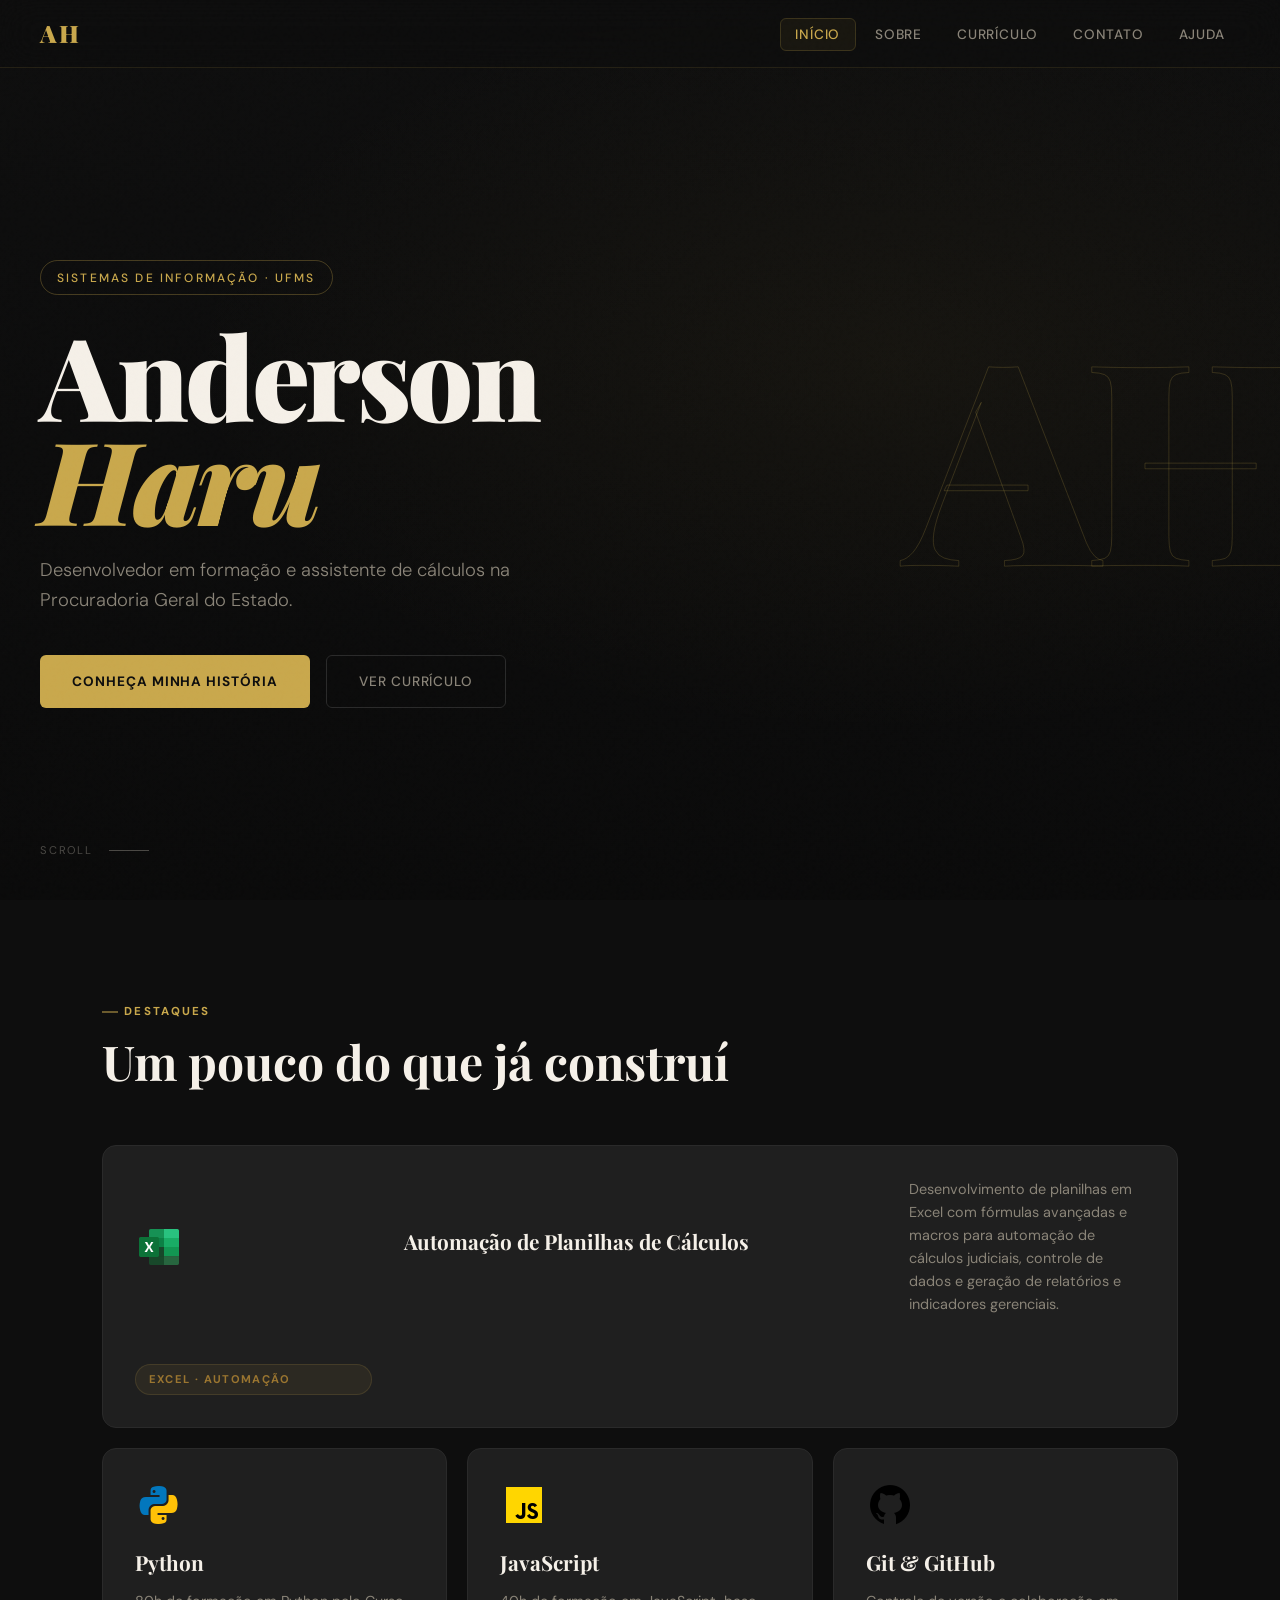
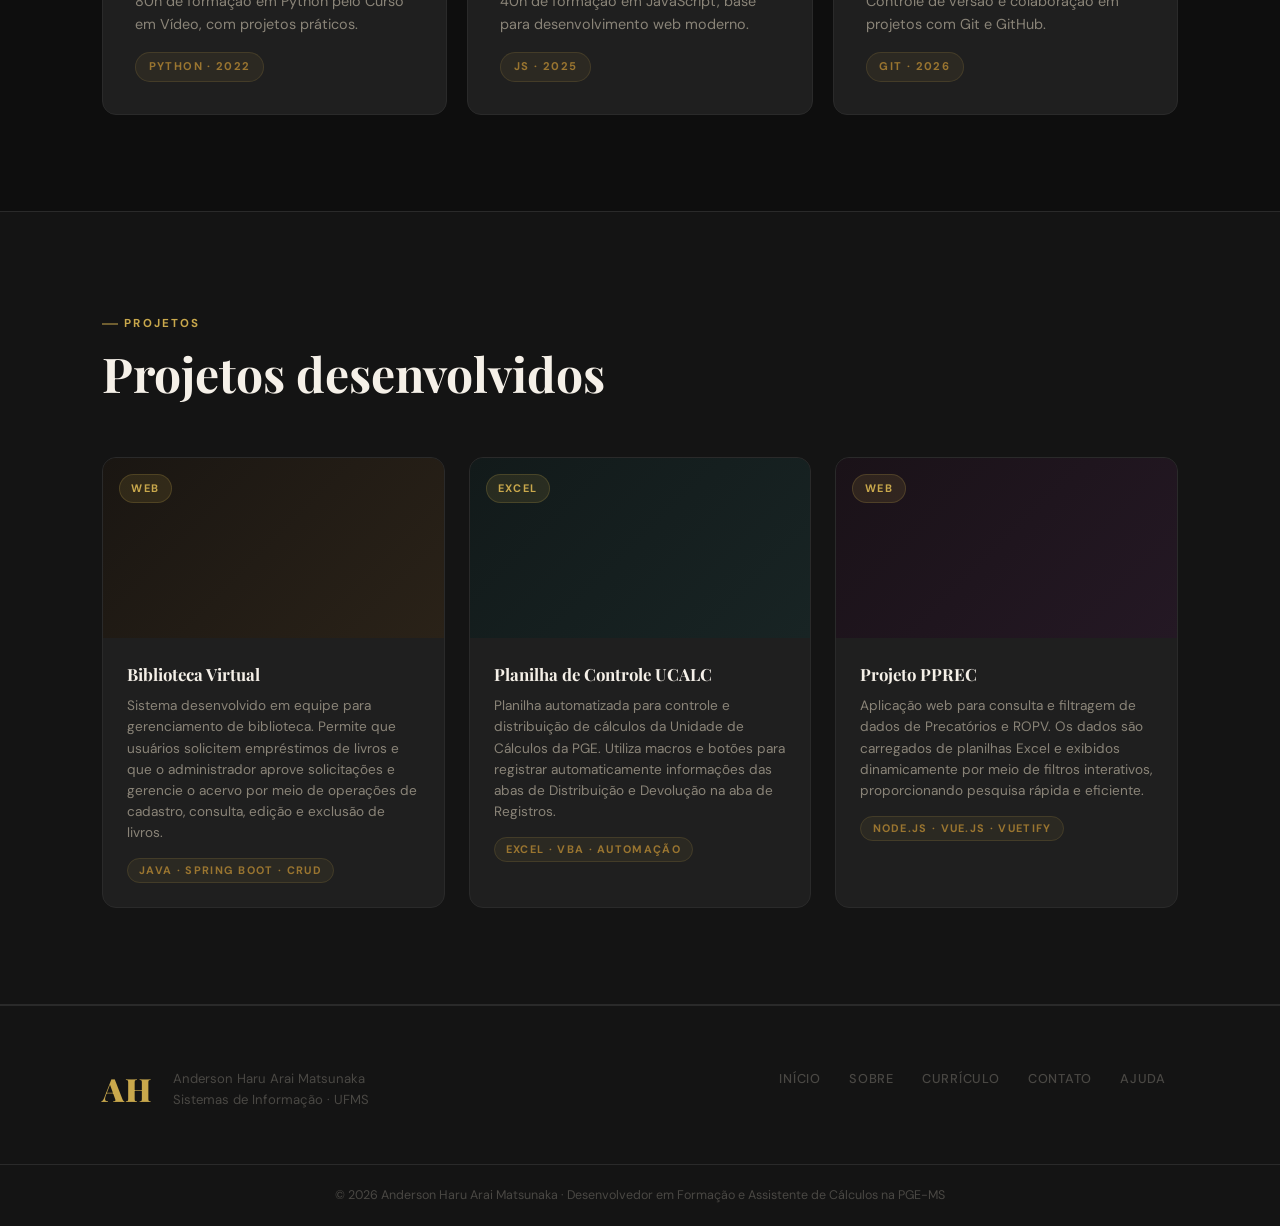
==== index.html @ edd83465 "Primeiro commit Portifólio" ====
<!DOCTYPE html>
<html lang="pt-br">
<head>
  <meta charset="UTF-8">
  <meta name="viewport" content="width=device-width, initial-scale=1.0">
  <title>Anderson Haru - Portfolio</title>
  <link rel="preconnect" href="https://fonts.googleapis.com">
  <link href="https://fonts.googleapis.com/css2?family=Playfair+Display:wght@400;700;900&family=DM+Sans:wght@300;400;500&display=swap" rel="stylesheet">
  <link rel="stylesheet" href="style.css">
</head>
<body>

  <div id="header"></div>

  <!-- HERO -->
  <section class="hero">
    <div class="hero-bg-text">AH</div>
    <div class="hero-content">
      <span class="hero-tag">Sistemas de Informação · UFMS</span>
      <h1 class="hero-title">Anderson<br><em>Haru</em></h1>
      <p class="hero-subtitle">Desenvolvedor em formação e assistente de cálculos na Procuradoria Geral do Estado.</p>
      <div class="hero-cta">
        <a href="sobre.html" class="btn-primary">Conheça minha história</a>
        <a href="curriculo.html" class="btn-outline">Ver currículo</a>
      </div>
    </div>
    <div class="hero-scroll">
      <span>scroll</span>
      <div class="scroll-line"></div>
    </div>
  </section>

  <!-- DESTAQUES -->
  <section class="section highlights">
    <div class="container">
      <div class="section-header">
        <span class="section-tag">Destaques</span>
        <h2>Um pouco do que já construí</h2>
      </div>

      <div class="cards-grid">
        <div class="card card-lg">
          <div class="card-icon">
            <img src="img/excel.png" alt="Excel">
          </div>
          <h3>Automação de Planilhas de Cálculos</h3>
          <p>Desenvolvimento de planilhas em Excel com fórmulas avançadas e macros para automação de cálculos judiciais, controle de dados e geração de relatórios e indicadores gerenciais.</p>
          <span class="card-tag">Excel · Automação</span>
        </div>
        <div class="card">
          <div class="card-icon">
            <img src="img/python.png" alt="Python">
          </div>
          <h3>Python</h3>
          <p>80h de formação em Python pelo Curso em Vídeo, com projetos práticos.</p>
          <span class="card-tag">Python · 2022</span>
        </div>
        <div class="card">
          <div class="card-icon">
            <img src="img/javascript.png" alt="JavaScript">
          </div>
          <h3>JavaScript</h3>
          <p>40h de formação em JavaScript, base para desenvolvimento web moderno.</p>
          <span class="card-tag">JS · 2025</span>
        </div>
        <div class="card">
          <div class="card-icon">
            <img src="img/github.png" alt="GitHub">
          </div>
          <h3>Git & GitHub</h3>
          <p>Controle de versão e colaboração em projetos com Git e GitHub.</p>
          <span class="card-tag">Git · 2026</span>
        </div>
      </div>
    </div>
  </section>

  <!-- PROTÓTIPOS DAS ATIVIDADES PRÁTICAS -->
  <section class="section prototypes">
  <div class="container">
    <div class="section-header">
      <span class="section-tag">Projetos</span>
      <h2>Projetos desenvolvidos</h2>
    </div>

    <div class="proto-grid">

      <!-- Biblioteca Virtual -->
      <div class="proto-card">
        <div class="proto-preview proto-p1">
          <span class="proto-label">WEB</span>
        </div>
        <div class="proto-info">
          <h4>Biblioteca Virtual</h4>
          <p>
            Sistema desenvolvido em equipe para gerenciamento de biblioteca.
            Permite que usuários solicitem empréstimos de livros e que o
            administrador aprove solicitações e gerencie o acervo por meio
            de operações de cadastro, consulta, edição e exclusão de livros.
          </p>
          <span class="proto-tech">Java · Spring Boot · CRUD</span>
        </div>
      </div>

      <!-- UCALC -->
      <div class="proto-card">
        <div class="proto-preview proto-p2">
          <span class="proto-label">EXCEL</span>
        </div>
        <div class="proto-info">
          <h4>Planilha de Controle UCALC</h4>
          <p>
            Planilha automatizada para controle e distribuição de cálculos
            da Unidade de Cálculos da PGE. Utiliza macros e botões para
            registrar automaticamente informações das abas de Distribuição
            e Devolução na aba de Registros.
          </p>
          <span class="proto-tech">Excel · VBA · Automação</span>
        </div>
      </div>

      <!-- PPREC -->
      <div class="proto-card">
        <div class="proto-preview proto-p3">
          <span class="proto-label">WEB</span>
        </div>
        <div class="proto-info">
          <h4>Projeto PPREC</h4>
          <p>
            Aplicação web para consulta e filtragem de dados de Precatórios
            e ROPV. Os dados são carregados de planilhas Excel e exibidos
            dinamicamente por meio de filtros interativos, proporcionando
            pesquisa rápida e eficiente.
          </p>
          <span class="proto-tech">Node.js · Vue.js · Vuetify</span>
        </div>
      </div>

    </div>
  </div>
</section>

  <!-- FOOTER -->
  <div id="footer"></div>

  <script src="main.js"></script>
</body>
</html>
---- style.css ----
/* =============================================
   ANDERSON HARU — PORTFOLIO
   Direção: Editorial Dark · Tipografia expressiva
   Fonte: Playfair Display + DM Sans
   Paleta: Carvão profundo · Ouro · Off-white
   ============================================= */

/* ---------- RESET & BASE ---------- */
*, *::before, *::after { box-sizing: border-box; margin: 0; padding: 0; }

:root {
  --bg:        #0e0e0e;
  --bg2:       #141414;
  --bg3:       #1c1c1c;
  --surface:   #1f1f1f;
  --border:    #2a2a2a;
  --gold:      #c9a84c;
  --gold-lt:   #e4c472;
  --gold-dk:   #9a7530;
  --text:      #e8e2d6;
  --text-dim:  #8a8478;
  --text-mute: #4a4844;
  --white:     #f5f0e8;
  --red:       #e05a4e;
  --green:     #4caf85;

  --font-display: 'Playfair Display', Georgia, serif;
  --font-body:    'DM Sans', system-ui, sans-serif;

  --radius:  6px;
  --radius-lg: 14px;
  --shadow:  0 4px 24px rgba(0,0,0,0.45);
  --shadow-gold: 0 0 0 1px var(--gold-dk), 0 8px 32px rgba(201,168,76,0.12);

  --nav-h: 68px;
  --max-w: 1140px;
  --transition: 0.28s cubic-bezier(0.4,0,0.2,1);
}

html { scroll-behavior: smooth; }

body {
  background: var(--bg);
  color: var(--text);
  font-family: var(--font-body);
  font-size: 16px;
  line-height: 1.7;
  overflow-x: hidden;
}

/* Grain overlay */
body::before {
  content: '';
  position: fixed;
  inset: 0;
  background-image: url("data:image/svg+xml,%3Csvg viewBox='0 0 256 256' xmlns='http://www.w3.org/2000/svg'%3E%3Cfilter id='noise'%3E%3CfeTurbulence type='fractalNoise' baseFrequency='0.9' numOctaves='4' stitchTiles='stitch'/%3E%3C/filter%3E%3Crect width='100%25' height='100%25' filter='url(%23noise)' opacity='0.04'/%3E%3C/svg%3E");
  pointer-events: none;
  z-index: 9999;
  opacity: 0.4;
}

a { color: var(--gold); text-decoration: none; transition: color var(--transition); }
a:hover { color: var(--gold-lt); }

img { display: block; max-width: 100%; }
ul { list-style: none; }

/* ---------- SCROLLBAR ---------- */
::-webkit-scrollbar { width: 6px; }
::-webkit-scrollbar-track { background: var(--bg); }
::-webkit-scrollbar-thumb { background: var(--border); border-radius: 3px; }
::-webkit-scrollbar-thumb:hover { background: var(--gold-dk); }

/* ---------- SELECTION ---------- */
::selection { background: var(--gold-dk); color: var(--white); }

/* ---------- UTILITY ---------- */
.container { max-width: var(--max-w); margin: 0 auto; padding: 0 2rem; }
.section { padding: 96px 0; }
.hidden { display: none !important; }

/* =============================================
   NAVBAR
   ============================================= */
.navbar {
  position: fixed;
  top: 0; left: 0; right: 0;
  height: var(--nav-h);
  display: flex;
  align-items: center;
  justify-content: space-between;
  padding: 0 2.5rem;
  z-index: 1000;
  background: rgba(14,14,14,0.85);
  backdrop-filter: blur(18px) saturate(1.4);
  border-bottom: 1px solid rgba(201,168,76,0.12);
  transition: box-shadow var(--transition);
}

.navbar.scrolled {
  box-shadow: 0 2px 32px rgba(0,0,0,0.6);
}

.nav-logo {
  font-family: var(--font-display);
  font-size: 1.5rem;
  font-weight: 900;
  color: var(--gold);
  letter-spacing: 0.08em;
  cursor: default;
  user-select: none;
}

.nav-links {
  display: flex;
  gap: 0.25rem;
  align-items: center;
}

.nav-links a {
  color: var(--text-dim);
  font-size: 0.85rem;
  font-weight: 500;
  letter-spacing: 0.06em;
  text-transform: uppercase;
  padding: 0.45rem 0.9rem;
  border-radius: var(--radius);
  border: 1px solid transparent;
  transition: all var(--transition);
  position: relative;
}

.nav-links a::after {
  content: '';
  position: absolute;
  bottom: -2px; left: 50%;
  width: 0; height: 1px;
  background: var(--gold);
  transform: translateX(-50%);
  transition: width var(--transition);
}

.nav-links a:hover { color: var(--text); }
.nav-links a:hover::after { width: 60%; }

.nav-links a.active {
  color: var(--gold);
  border-color: rgba(201,168,76,0.2);
  background: rgba(201,168,76,0.06);
}

.hamburger {
  display: none;
  background: none;
  border: 1px solid var(--border);
  color: var(--text);
  font-size: 1.2rem;
  padding: 0.35rem 0.7rem;
  border-radius: var(--radius);
  cursor: pointer;
  transition: all var(--transition);
}
.hamburger:hover { border-color: var(--gold); color: var(--gold); }

/* =============================================
   BUTTONS
   ============================================= */
.btn-primary {
  display: inline-flex;
  align-items: center;
  gap: 0.5rem;
  background: var(--gold);
  color: #0e0e0e;
  font-family: var(--font-body);
  font-size: 0.85rem;
  font-weight: 700;
  letter-spacing: 0.07em;
  text-transform: uppercase;
  padding: 0.85rem 2rem;
  border-radius: var(--radius);
  border: none;
  cursor: pointer;
  transition: all var(--transition);
  text-decoration: none;
  position: relative;
  overflow: hidden;
}
.btn-primary::before {
  content: '';
  position: absolute;
  inset: 0;
  background: linear-gradient(135deg, rgba(255,255,255,0.15) 0%, transparent 60%);
  opacity: 0;
  transition: opacity var(--transition);
}
.btn-primary:hover { background: var(--gold-lt); color: #0e0e0e; transform: translateY(-2px); box-shadow: 0 8px 24px rgba(201,168,76,0.3); }
.btn-primary:hover::before { opacity: 1; }
.btn-primary:active { transform: translateY(0); }

.btn-outline {
  display: inline-flex;
  align-items: center;
  gap: 0.5rem;
  background: transparent;
  color: var(--text-dim);
  font-family: var(--font-body);
  font-size: 0.85rem;
  font-weight: 500;
  letter-spacing: 0.06em;
  text-transform: uppercase;
  padding: 0.85rem 2rem;
  border-radius: var(--radius);
  border: 1px solid var(--border);
  cursor: pointer;
  transition: all var(--transition);
  text-decoration: none;
}
.btn-outline:hover { border-color: var(--gold); color: var(--gold); background: rgba(201,168,76,0.06); }

.btn-sm { padding: 0.55rem 1.2rem; font-size: 0.78rem; }
.btn-full { width: 100%; justify-content: center; }

/* =============================================
   SECTION HEADERS
   ============================================= */
.section-tag {
  display: inline-block;
  font-size: 0.72rem;
  font-weight: 700;
  letter-spacing: 0.18em;
  text-transform: uppercase;
  color: var(--gold);
  margin-bottom: 0.75rem;
  position: relative;
  padding-left: 1.4rem;
}
.section-tag::before {
  content: '';
  position: absolute;
  left: 0; top: 50%;
  width: 16px; height: 1px;
  background: var(--gold);
  transform: translateY(-50%);
}

.section-header { margin-bottom: 3.5rem; }
.section-header h2 {
  font-family: var(--font-display);
  font-size: clamp(2rem, 4vw, 3rem);
  font-weight: 700;
  color: var(--white);
  line-height: 1.15;
}
.section-header h2 em { color: var(--gold); font-style: italic; }

/* =============================================
   HERO
   ============================================= */
.hero {
  min-height: 100vh;
  display: flex;
  align-items: center;
  position: relative;
  overflow: hidden;
  padding-top: var(--nav-h);
  background: radial-gradient(ellipse 80% 60% at 70% 40%, rgba(201,168,76,0.05) 0%, transparent 70%),
              linear-gradient(180deg, var(--bg) 0%, #0a0a0a 100%);
}

.hero-bg-text {
  position: absolute;
  right: -2vw;
  top: 50%;
  transform: translateY(-50%);
  font-family: var(--font-display);
  font-size: clamp(18vw, 22vw, 300px);
  font-weight: 900;
  color: transparent;
  -webkit-text-stroke: 1px rgba(201,168,76,0.20);
  line-height: 1;
  pointer-events: none;
  user-select: none;
  letter-spacing: -0.04em;
}

.hero-content {
  position: relative;
  z-index: 2;
  padding: 0 2.5rem;
  max-width: 720px;
  animation: fadeUp 0.9s cubic-bezier(0.4,0,0.2,1) both;
}

.hero-tag {
  display: inline-block;
  font-size: 0.75rem;
  font-weight: 500;
  letter-spacing: 0.18em;
  text-transform: uppercase;
  color: var(--gold);
  border: 1px solid rgba(201,168,76,0.3);
  padding: 0.4rem 1rem;
  border-radius: 100px;
  margin-bottom: 1.75rem;
  animation: fadeUp 0.9s 0.1s cubic-bezier(0.4,0,0.2,1) both;
}

.hero-title {
  font-family: var(--font-display);
  font-size: clamp(4rem, 9vw, 8rem);
  font-weight: 900;
  line-height: 0.9;
  color: var(--white);
  letter-spacing: -0.03em;
  margin-bottom: 1.5rem;
  animation: fadeUp 0.9s 0.2s cubic-bezier(0.4,0,0.2,1) both;
}
.hero-title em {
  color: var(--gold);
  font-style: italic;
  display: block;
}

.hero-subtitle {
  font-size: 1.15rem;
  color: var(--text-dim);
  max-width: 480px;
  margin-bottom: 2.5rem;
  font-weight: 300;
  line-height: 1.65;
  animation: fadeUp 0.9s 0.3s cubic-bezier(0.4,0,0.2,1) both;
}

.hero-cta {
  display: flex;
  gap: 1rem;
  flex-wrap: wrap;
  animation: fadeUp 0.9s 0.4s cubic-bezier(0.4,0,0.2,1) both;
}

.hero-scroll {
  position: absolute;
  bottom: 2.5rem;
  left: 2.5rem;
  display: flex;
  align-items: center;
  gap: 1rem;
  font-size: 0.7rem;
  letter-spacing: 0.16em;
  text-transform: uppercase;
  color: var(--text-mute);
  animation: fadeUp 0.9s 0.6s cubic-bezier(0.4,0,0.2,1) both;
}
.scroll-line {
  width: 40px; height: 1px;
  background: var(--text-mute);
  animation: scrollPulse 2s ease-in-out infinite;
}

/* =============================================
   PAGE HERO (inner pages)
   ============================================= */
.page-hero {
  padding: calc(var(--nav-h) + 5rem) 0 4rem;
  position: relative;
  overflow: hidden;
  background: linear-gradient(180deg, var(--bg2) 0%, var(--bg) 100%);
  border-bottom: 1px solid var(--border);
}
.page-hero::before {
  content: '';
  position: absolute;
  bottom: 0; left: 0; right: 0;
  height: 1px;
  background: linear-gradient(90deg, transparent, var(--gold), transparent);
  opacity: 0.3;
}
.page-title {
  font-family: var(--font-display);
  font-size: clamp(3rem, 7vw, 5.5rem);
  font-weight: 900;
  color: var(--white);
  letter-spacing: -0.03em;
  line-height: 1;
  margin-top: 0.5rem;
  margin-bottom: 0.8rem;
}
.page-title em { color: var(--gold); font-style: italic; }

/* =============================================
   HIGHLIGHTS / CARDS GRID
   ============================================= */
.highlights { background: var(--bg); }

.cards-grid {
  display: grid;
  grid-template-columns: repeat(3, 1fr);
  grid-template-rows: auto auto;
  gap: 1.25rem;
}
.card-lg { grid-column: span 3; display: grid; grid-template-columns: 1fr 2fr 1fr; align-items: center; gap: 2rem; }

.card {
  background: var(--surface);
  border: 1px solid var(--border);
  border-radius: var(--radius-lg);
  padding: 2rem;
  transition: all var(--transition);
  position: relative;
  overflow: hidden;
}
.card::before {
  content: '';
  position: absolute;
  inset: 0;
  background: linear-gradient(135deg, rgba(201,168,76,0.04) 0%, transparent 60%);
  opacity: 0;
  transition: opacity var(--transition);
}
.card:hover { border-color: rgba(201,168,76,0.35); transform: translateY(-4px); box-shadow: var(--shadow-gold); }
.card:hover::before { opacity: 1; }

.card-icon { font-size: 2rem; margin-bottom: 1rem; }
.card-lg .card-icon { font-size: 2.8rem; margin-bottom: 0; }
.card h3 { font-family: var(--font-display); font-size: 1.3rem; font-weight: 700; color: var(--white); margin-bottom: 0.6rem; }
.card p { font-size: 0.9rem; color: var(--text-dim); line-height: 1.6; }
.card-tag {
  display: inline-block;
  margin-top: 1rem;
  font-size: 0.7rem;
  font-weight: 700;
  letter-spacing: 0.12em;
  text-transform: uppercase;
  color: var(--gold-dk);
  background: rgba(201,168,76,0.08);
  border: 1px solid rgba(201,168,76,0.15);
  padding: 0.3rem 0.8rem;
  border-radius: 100px;
}

/* =============================================
   PROTOTYPES
   ============================================= */
.prototypes { background: var(--bg2); border-top: 1px solid var(--border); border-bottom: 1px solid var(--border); }

.proto-grid {
  display: grid;
  grid-template-columns: repeat(3, 1fr);
  gap: 1.5rem;
}

.proto-card {
  border-radius: var(--radius-lg);
  border: 1px solid var(--border);
  overflow: hidden;
  background: var(--surface);
  transition: all var(--transition);
}
.proto-card:hover { border-color: rgba(201,168,76,0.3); transform: translateY(-4px); box-shadow: var(--shadow-gold); }

.proto-preview {
  height: 180px;
  position: relative;
  display: flex;
  align-items: center;
  justify-content: center;
  overflow: hidden;
}
.proto-p1 { background: linear-gradient(135deg, #1a1612 0%, #2a2218 100%); }
.proto-p2 { background: linear-gradient(135deg, #121a1a 0%, #182424 100%); }
.proto-p3 { background: linear-gradient(135deg, #1a1218 0%, #241824 100%); }

/*
Quando trocar os mockups genéricos do index.htlm, coloque o código comentado no lugar dos proto-px acima.

.proto-p1 {
  background-image:
    linear-gradient(rgba(0,0,0,.45), rgba(0,0,0,.45)),
    url("img/biblioteca.png");
  background-size: cover;
  background-position: center;
}

.proto-p2 {
  background-image:
    linear-gradient(rgba(0,0,0,.45), rgba(0,0,0,.45)),
    url("img/ucalc.png");
  background-size: cover;
  background-position: center;
}

.proto-p3 {
  background-image:
    linear-gradient(rgba(0,0,0,.45), rgba(0,0,0,.45)),
    url("img/pprec.png");
  background-size: cover;
  background-position: center;
}

EFEITO PROFISSIONAL:

.proto-preview {
  transition: transform .4s ease;
}

.proto-card:hover .proto-preview {
  transform: scale(1.05);
}
*/

.proto-label {
  position: absolute;
  top: 1rem; left: 1rem;
  font-size: 0.68rem;
  font-weight: 700;
  letter-spacing: 0.15em;
  text-transform: uppercase;
  color: var(--gold);
  background: rgba(201,168,76,0.12);
  border: 1px solid rgba(201,168,76,0.2);
  padding: 0.25rem 0.7rem;
  border-radius: 100px;
}

/* Mockup elements */
.proto-mockup { width: 75%; }
.mock-bar { height: 28px; background: rgba(201,168,76,0.12); border-radius: 4px; margin-bottom: 10px; }
.mock-lines { display: flex; flex-direction: column; gap: 7px; }
.ml { height: 7px; background: rgba(255,255,255,0.07); border-radius: 2px; }
.ml-80 { width: 80%; }
.ml-60 { width: 60%; }
.ml-70 { width: 70%; }

.mock-grid { display: grid; grid-template-columns: 1fr 1fr; gap: 8px; }
.mg { height: 38px; background: rgba(255,255,255,0.07); border-radius: 4px; }
.mg:first-child { background: rgba(201,168,76,0.14); }

.mock-form { display: flex; flex-direction: column; gap: 10px; }
.mf-input { height: 28px; background: rgba(255,255,255,0.07); border-radius: 4px; border: 1px solid rgba(255,255,255,0.06); }
.mf-btn { height: 32px; background: var(--gold-dk); border-radius: 4px; opacity: 0.7; }

.proto-info { padding: 1.4rem 1.5rem 1.5rem; }
.proto-info h4 { font-family: var(--font-display); font-size: 1.05rem; font-weight: 700; color: var(--white); margin-bottom: 0.4rem; }
.proto-info p { font-size: 0.85rem; color: var(--text-dim); line-height: 1.55; margin-bottom: 0.8rem; }
.proto-tech {
  font-size: 0.68rem;
  font-weight: 700;
  letter-spacing: 0.12em;
  text-transform: uppercase;
  color: var(--gold-dk);
  background: rgba(201,168,76,0.07);
  border: 1px solid rgba(201,168,76,0.15);
  padding: 0.28rem 0.7rem;
  border-radius: 100px;
}

/* =============================================
   SOBRE PAGE
   ============================================= */
.about-main { background: var(--bg); }

.about-grid {
  display: grid;
  grid-template-columns: 320px 1fr;
  gap: 5rem;
  align-items: start;
}

.photo-frame {
  position: relative;
  width: 240px;
  margin-bottom: 2rem;
}
.photo-placeholder {
  width: 240px; height: 280px;
  background: linear-gradient(135deg, var(--bg3), var(--surface));
  border: 1px solid var(--border);
  border-radius: var(--radius-lg);
  display: flex;
  align-items: center;
  justify-content: center;
  font-family: var(--font-display);
  font-size: 4rem;
  font-weight: 900;
  color: var(--gold);
  letter-spacing: 0.05em;
  position: relative;
  z-index: 1;
}
.photo-deco {
  position: absolute;
  bottom: -12px; right: -12px;
  width: 100%; height: 100%;
  border: 1px solid rgba(201,168,76,0.2);
  border-radius: var(--radius-lg);
  z-index: 0;
}

.about-quick-info { display: flex; flex-direction: column; gap: 0.1rem; }
.qi-item {
  display: flex;
  justify-content: space-between;
  align-items: center;
  padding: 0.75rem 0;
  border-bottom: 1px solid var(--border);
  font-size: 0.85rem;
}
.qi-label { color: var(--text-mute); font-size: 0.75rem; text-transform: uppercase; letter-spacing: 0.1em; }
.qi-value { color: var(--text); font-weight: 500; }
.qi-green { color: var(--green) !important; }

.about-text-col h2 {
  font-family: var(--font-display);
  font-size: 2.2rem;
  font-weight: 700;
  color: var(--white);
  margin-bottom: 1.25rem;
}
.about-lead {
  font-size: 1.1rem;
  color: var(--text);
  font-weight: 300;
  line-height: 1.75;
  margin-bottom: 1.2rem;
  padding-left: 1.25rem;
  border-left: 2px solid var(--gold);
}
.about-text-col p { color: var(--text-dim); margin-bottom: 1rem; font-size: 0.95rem; }
.about-text-col h3 {
  font-family: var(--font-display);
  font-size: 1.4rem;
  color: var(--white);
  margin: 2rem 0 1rem;
}

.interests-grid { display: flex; flex-wrap: wrap; gap: 0.6rem; }
.interest-chip {
  background: var(--surface);
  border: 1px solid var(--border);
  color: var(--text-dim);
  font-size: 0.82rem;
  padding: 0.45rem 1rem;
  border-radius: 100px;
  transition: all var(--transition);
  cursor: default;
}
.interest-chip:hover { border-color: var(--gold); color: var(--gold); background: rgba(201,168,76,0.07); }

/* ---------- Skills ---------- */
.skills-section { background: var(--bg2); border-top: 1px solid var(--border); }

.skills-cols { display: grid; grid-template-columns: 1fr 1fr; gap: 4rem; }
.skills-col h3 {
  font-family: var(--font-display);
  font-size: 1.4rem;
  color: var(--white);
  margin-bottom: 1.75rem;
}

.skill-bar-list { display: flex; flex-direction: column; gap: 1.25rem; }
.skill-item { }
.skill-name { display: flex; justify-content: space-between; font-size: 0.88rem; color: var(--text-dim); margin-bottom: 0.4rem; }
.skill-name span:last-child { color: var(--gold); font-weight: 600; }
.skill-track { height: 4px; background: var(--border); border-radius: 2px; overflow: hidden; }
.skill-fill {
  height: 100%;
  background: linear-gradient(90deg, var(--gold-dk), var(--gold));
  border-radius: 2px;
  transform-origin: left;
  animation: fillBar 1.2s cubic-bezier(0.4,0,0.2,1) both;
  animation-delay: 0.3s;
}

.soft-skills { display: flex; flex-direction: column; gap: 1.5rem; }
.soft-item { display: flex; gap: 1rem; align-items: flex-start; }
.soft-icon { font-size: 1.4rem; flex-shrink: 0; padding-top: 0.1rem; }
.soft-item strong { display: block; color: var(--text); font-size: 0.95rem; margin-bottom: 0.2rem; }
.soft-item p { font-size: 0.85rem; color: var(--text-dim); margin: 0; }

/* =============================================
   CURRÍCULO PAGE
   ============================================= */
.cv-section { background: var(--bg); }

.cv-layout {
  display: grid;
  grid-template-columns: 270px 1fr;
  gap: 3.5rem;
  align-items: start;
}

/* --- Aside --- */
.cv-aside {
  position: sticky;
  top: calc(var(--nav-h) + 2rem);
  background: var(--surface);
  border: 1px solid var(--border);
  border-radius: var(--radius-lg);
  overflow: hidden;
}

.cv-profile {
  padding: 2rem;
  background: linear-gradient(135deg, var(--bg3), var(--surface));
  border-bottom: 1px solid var(--border);
  text-align: center;
}
.cv-avatar {
  width: 72px; height: 72px;
  background: linear-gradient(135deg, var(--gold-dk), var(--gold));
  border-radius: 50%;
  display: flex; align-items: center; justify-content: center;
  font-family: var(--font-display);
  font-size: 1.5rem;
  font-weight: 900;
  color: #0e0e0e;
  margin: 0 auto 1rem;
}
.cv-profile h2 { font-family: var(--font-display); font-size: 1.15rem; color: var(--white); margin-bottom: 0.2rem; }
.cv-profile p { font-size: 0.8rem; color: var(--text-mute); }

.cv-block { padding: 1.4rem 1.5rem; border-bottom: 1px solid var(--border); }
.cv-block:last-child { border-bottom: none; }
.cv-block-title {
  font-size: 0.68rem;
  font-weight: 700;
  letter-spacing: 0.18em;
  text-transform: uppercase;
  color: var(--gold);
  margin-bottom: 1rem;
}

.cv-contact-list { display: flex; flex-direction: column; gap: 0.75rem; }
.cv-contact-list li { display: flex; align-items: flex-start; gap: 0.6rem; font-size: 0.82rem; color: var(--text-dim); }
.cv-contact-icon { font-size: 1rem; flex-shrink: 0; margin-top: 0.1rem; }
.cv-contact-icon img {
  width: 20px;
  height: 20px;
  object-fit: contain;

  filter: brightness(0) invert(1);
}
.cv-contact-list a { color: var(--text-dim); word-break: break-all; }
.cv-contact-list a:hover { color: var(--gold); }

.cv-tags { display: flex; flex-wrap: wrap; gap: 0.4rem; }
.cv-tag {
  font-size: 0.72rem;
  color: var(--text-dim);
  background: var(--bg3);
  border: 1px solid var(--border);
  padding: 0.25rem 0.65rem;
  border-radius: 100px;
  transition: all var(--transition);
}
.cv-tag:hover { border-color: var(--gold); color: var(--gold); }

.cv-lang { display: flex; flex-direction: column; gap: 0.85rem; }
.lang-item { display: flex; justify-content: space-between; align-items: center; font-size: 0.85rem; color: var(--text-dim); }
.lang-dots { display: flex; gap: 4px; }
.dot {
  width: 8px; height: 8px;
  border-radius: 50%;
  background: var(--border);
}
.dot.filled { background: var(--gold); }

/* --- Main CV --- */
.cv-main { display: flex; flex-direction: column; gap: 3.5rem; }

.cv-section-block { }
.cv-section-title {
  font-family: var(--font-display);
  font-size: 1.5rem;
  color: var(--white);
  margin-bottom: 1.75rem;
  padding-bottom: 0.75rem;
  border-bottom: 1px solid var(--border);
  display: flex;
  align-items: center;
  gap: 0.6rem;
}
.cv-section-icon { font-size: 1.1rem; }


.cv-perfil-text {
  font-size: 0.95rem;
  color: var(--text-dim);
  line-height: 1.75;
  padding-left: 1.25rem;
  border-left: 2px solid var(--gold);
}

/* Timeline */
.timeline { display: flex; flex-direction: column; gap: 0; }
.tl-item {
  display: grid;
  grid-template-columns: 1rem 1fr;
  gap: 0 1.5rem;
  position: relative;
}
.tl-item:not(:last-child)::before {
  content: '';
  position: absolute;
  left: calc(0.5rem - 0.5px);
  top: 1.2rem;
  bottom: 0;
  width: 1px;
  background: var(--border);
}

.tl-dot {
  width: 1rem; height: 1rem;
  border-radius: 50%;
  background: var(--bg3);
  border: 2px solid var(--gold-dk);
  flex-shrink: 0;
  margin-top: 0.18rem;
  position: relative;
  z-index: 1;
}
.tl-dot-accent { background: var(--gold); border-color: var(--gold); }

.tl-content { padding-bottom: 2.25rem; }
.tl-header {
  display: flex;
  justify-content: space-between;
  align-items: flex-start;
  flex-wrap: wrap;
  gap: 0.25rem;
  margin-bottom: 0.3rem;
}
.tl-header h4 { font-family: var(--font-display); font-size: 1.1rem; color: var(--white); font-weight: 700; }
.tl-date {
  font-size: 0.75rem;
  font-weight: 600;
  letter-spacing: 0.08em;
  color: var(--gold);
  background: rgba(201,168,76,0.08);
  border: 1px solid rgba(201,168,76,0.15);
  padding: 0.2rem 0.65rem;
  border-radius: 100px;
  white-space: nowrap;
}
.tl-company { font-size: 0.83rem; color: var(--text-mute); margin-bottom: 0.85rem; display: block; }
.tl-tasks { padding-left: 0; }
.tl-tasks li {
  font-size: 0.88rem;
  color: var(--text-dim);
  padding: 0.3rem 0;
  padding-left: 1.2rem;
  position: relative;
  line-height: 1.55;
}
.tl-tasks li::before {
  content: '—';
  position: absolute;
  left: 0;
  color: var(--gold-dk);
}

/* Courses */
.courses-grid { display: grid; grid-template-columns: 1fr 1fr; gap: 1rem; }
.course-card {
  display: flex;
  align-items: flex-start;
  gap: 1rem;
  background: var(--surface);
  border: 1px solid var(--border);
  border-radius: var(--radius-lg);
  padding: 1.25rem 1.4rem;
  transition: all var(--transition);
}
.course-card:hover { border-color: rgba(201,168,76,0.3); transform: translateY(-2px); }
.course-icon { font-size: 1.6rem; flex-shrink: 0; }
.course-card strong { display: block; color: var(--white); font-size: 0.9rem; margin-bottom: 0.15rem; }
.course-card p { font-size: 0.8rem; color: var(--text-mute); margin: 0; }
.course-date {
  display: inline-block;
  margin-top: 0.4rem;
  font-size: 0.68rem;
  font-weight: 700;
  letter-spacing: 0.1em;
  text-transform: uppercase;
  color: var(--gold-dk);
}

/* =============================================
   CONTATO PAGE
   ============================================= */
.contact-section { background: var(--bg); }

.contact-layout {
  display: grid;
  grid-template-columns: 1fr 1.2fr;
  gap: 5rem;
  align-items: start;
}

.contact-info h2 {
  font-family: var(--font-display);
  font-size: 2rem;
  color: var(--white);
  margin-bottom: 1rem;
}
.contact-info > p {
  font-size: 0.95rem;
  color: var(--text-dim);
  line-height: 1.75;
  margin-bottom: 2.5rem;
}

.contact-channels { display: flex; flex-direction: column; gap: 0.75rem; }
.channel-item {
  display: flex;
  align-items: center;
  gap: 1rem;
  padding: 1rem 1.25rem;
  background: var(--surface);
  border: 1px solid var(--border);
  border-radius: var(--radius-lg);
  color: var(--text-dim);
  transition: all var(--transition);
}
.channel-item:hover { border-color: rgba(201,168,76,0.3); color: var(--text); background: rgba(201,168,76,0.04); transform: translateX(4px); }
.channel-icon { font-size: 1.4rem; flex-shrink: 0; }
.channel-item strong { display: block; font-size: 0.82rem; text-transform: uppercase; letter-spacing: 0.08em; color: var(--text-mute); margin-bottom: 0.1rem; }
.channel-item span { font-size: 0.88rem; }

/* --- Form --- */
.contact-form-wrap {
  background: var(--surface);
  border: 1px solid var(--border);
  border-radius: var(--radius-lg);
  padding: 2.5rem;
}

.form-group { margin-bottom: 1.5rem; }
.form-group label {
  display: block;
  font-size: 0.78rem;
  font-weight: 700;
  letter-spacing: 0.1em;
  text-transform: uppercase;
  color: var(--text-dim);
  margin-bottom: 0.6rem;
}
.required { color: var(--gold); }

.form-group input,
.form-group select,
.form-group textarea {
  width: 100%;
  background: var(--bg3);
  border: 1px solid var(--border);
  border-radius: var(--radius);
  color: var(--text);
  font-family: var(--font-body);
  font-size: 0.9rem;
  padding: 0.85rem 1rem;
  transition: all var(--transition);
  outline: none;
  appearance: none;
}
.form-group input::placeholder,
.form-group textarea::placeholder { color: var(--text-mute); }
.form-group input:focus,
.form-group select:focus,
.form-group textarea:focus {
  border-color: var(--gold);
  background: rgba(201,168,76,0.04);
  box-shadow: 0 0 0 3px rgba(201,168,76,0.1);
}
.form-group select option { background: var(--bg3); }
.form-group textarea { resize: vertical; min-height: 130px; }
.input-error { border-color: var(--red) !important; }
.field-error { display: block; font-size: 0.78rem; color: var(--red); margin-top: 0.4rem; min-height: 1.1em; }
.char-count { display: block; text-align: right; font-size: 0.75rem; color: var(--text-mute); margin-top: 0.35rem; }

.form-success {
  text-align: center;
  padding: 2rem 1rem;
}
.success-icon { font-size: 3rem; display: block; margin-bottom: 1rem; }
.form-success h3 { font-family: var(--font-display); font-size: 1.6rem; color: var(--white); margin-bottom: 0.6rem; }
.form-success p { color: var(--text-dim); margin-bottom: 1.5rem; }

/* =============================================
   AJUDA PAGE  (to be created)
   ============================================= */
.ajuda-section { background: var(--bg); }

.heuristic-grid { display: grid; grid-template-columns: repeat(2, 1fr); gap: 1.5rem; }

.heuristic-card {
  background: var(--surface);
  border: 1px solid var(--border);
  border-radius: var(--radius-lg);
  padding: 2rem;
  transition: all var(--transition);
  position: relative;
  overflow: hidden;
}
.heuristic-card::after {
  content: '';
  position: absolute;
  top: 0; left: 0;
  width: 3px; height: 100%;
  background: var(--gold);
  transform: scaleY(0);
  transform-origin: top;
  transition: transform var(--transition);
  border-radius: 0 0 0 var(--radius);
}
.heuristic-card:hover { border-color: rgba(201,168,76,0.25); transform: translateY(-2px); }
.heuristic-card:hover::after { transform: scaleY(1); }

.heuristic-number {
  font-family: var(--font-display);
  font-size: 2.5rem;
  font-weight: 900;
  color: rgba(201,168,76,0.15);
  line-height: 1;
  margin-bottom: 0.5rem;
}
.heuristic-card h4 {
  font-family: var(--font-display);
  font-size: 1.1rem;
  color: var(--white);
  margin-bottom: 0.6rem;
}
.heuristic-card p { font-size: 0.88rem; color: var(--text-dim); line-height: 1.65; margin-bottom: 1rem; }
.heuristic-where {
  font-size: 0.75rem;
  font-weight: 600;
  letter-spacing: 0.08em;
  text-transform: uppercase;
  color: var(--gold-dk);
}
.heuristic-where strong { color: var(--gold); }

/* =============================================
   FOOTER
   ============================================= */
.footer {
  background: var(--bg2);
  border-top: 1px solid var(--border);
  padding-top: 3.5rem;
}

.footer-inner {
  display: flex;
  justify-content: space-between;
  align-items: flex-start;
  gap: 3rem;
  padding-bottom: 3rem;
}

.footer-left { display: flex; align-items: center; gap: 1.25rem; }
.footer-logo {
  font-family: var(--font-display);
  font-size: 2rem;
  font-weight: 900;
  color: var(--gold);
  letter-spacing: 0.05em;
  cursor: default;
}
.footer-left p { font-size: 0.82rem; color: var(--text-mute); line-height: 1.6; }

.footer-links {
  display: flex;
  gap: 0.25rem;
  flex-wrap: wrap;
  align-items: center;
}
.footer-links a {
  font-size: 0.8rem;
  font-weight: 500;
  letter-spacing: 0.06em;
  text-transform: uppercase;
  color: var(--text-mute);
  padding: 0.4rem 0.75rem;
  border-radius: var(--radius);
  transition: all var(--transition);
}
.footer-links a:hover { color: var(--gold); background: rgba(201,168,76,0.07); }

.footer-bottom {
  border-top: 1px solid var(--border);
  padding: 1.25rem 2rem;
  text-align: center;
}
.footer-bottom p { font-size: 0.78rem; color: var(--text-mute); }

/* =============================================
   ANIMATIONS
   ============================================= */
@keyframes fadeUp {
  from { opacity: 0; transform: translateY(28px); }
  to   { opacity: 1; transform: translateY(0); }
}

@keyframes scrollPulse {
  0%, 100% { width: 40px; opacity: 0.4; }
  50%       { width: 60px; opacity: 1; }
}

@keyframes fillBar {
  from { transform: scaleX(0); }
  to   { transform: scaleX(1); }
}

/* Fade-in on scroll */
.fade-in {
  opacity: 0;
  transform: translateY(24px);
  transition: opacity 0.7s ease, transform 0.7s ease;
}
.fade-in.visible {
  opacity: 1;
  transform: translateY(0);
}

/* =============================================
   RESPONSIVE
   ============================================= */
@media (max-width: 960px) {
  .cards-grid { grid-template-columns: 1fr 1fr; }
  .card-lg { grid-column: span 2; grid-template-columns: auto 1fr; }
  .card-lg .card-tag { display: none; }

  .proto-grid { grid-template-columns: 1fr 1fr; }

  .about-grid { grid-template-columns: 1fr; gap: 2.5rem; }
  .about-photo-col { display: flex; gap: 2rem; align-items: flex-start; }
  .photo-frame { margin-bottom: 0; flex-shrink: 0; }

  .skills-cols { grid-template-columns: 1fr; gap: 2.5rem; }

  .cv-layout { grid-template-columns: 1fr; }
  .cv-aside { position: static; }

  .courses-grid { grid-template-columns: 1fr; }

  .contact-layout { grid-template-columns: 1fr; gap: 2.5rem; }
  .heuristic-grid { grid-template-columns: 1fr; }
}

@media (max-width: 640px) {
  :root { --nav-h: 60px; }
  .section { padding: 64px 0; }
  .container { padding: 0 1.25rem; }

  .navbar { padding: 0 1.25rem; }
  .nav-links { display: none; flex-direction: column; gap: 0; position: fixed; top: var(--nav-h); left: 0; right: 0; background: rgba(14,14,14,0.97); backdrop-filter: blur(24px); padding: 1rem 1.25rem 2rem; border-bottom: 1px solid var(--border); }
  .nav-links.open { display: flex; }
  .nav-links a { padding: 0.75rem 0.5rem; border-radius: 0; border-bottom: 1px solid var(--border); font-size: 0.9rem; }
  .nav-links a::after { display: none; }
  .hamburger { display: block; }

  .hero-content { padding: 0 1.25rem; }
  .hero-bg-text { font-size: 40vw; }
  .hero-cta { flex-direction: column; }
  .btn-primary, .btn-outline { text-align: center; justify-content: center; }

  .cards-grid { grid-template-columns: 1fr; }
  .card-lg { grid-column: span 1; grid-template-columns: auto 1fr; gap: 1rem; }

  .proto-grid { grid-template-columns: 1fr; }

  .about-photo-col { flex-direction: column; }
  .photo-placeholder { width: 120px; height: 140px; font-size: 2.5rem; }
  .photo-frame { width: 120px; }
  .photo-deco { display: none; }

  .footer-inner { flex-direction: column; gap: 1.5rem; }
  .footer-left { flex-direction: column; gap: 0.5rem; text-align: center; }
  .footer-links { justify-content: center; }

  .cv-layout { grid-template-columns: 1fr; }
  .tl-header { flex-direction: column; }

  .page-hero { padding: calc(var(--nav-h) + 3rem) 0 2.5rem; }
  .contact-form-wrap { padding: 1.5rem; }
}

@media print {
  .navbar, .footer, .page-hero, .btn-primary, .btn-outline { display: none !important; }
  body { background: white; color: black; }
  .cv-aside { border: 1px solid #ccc; }
}
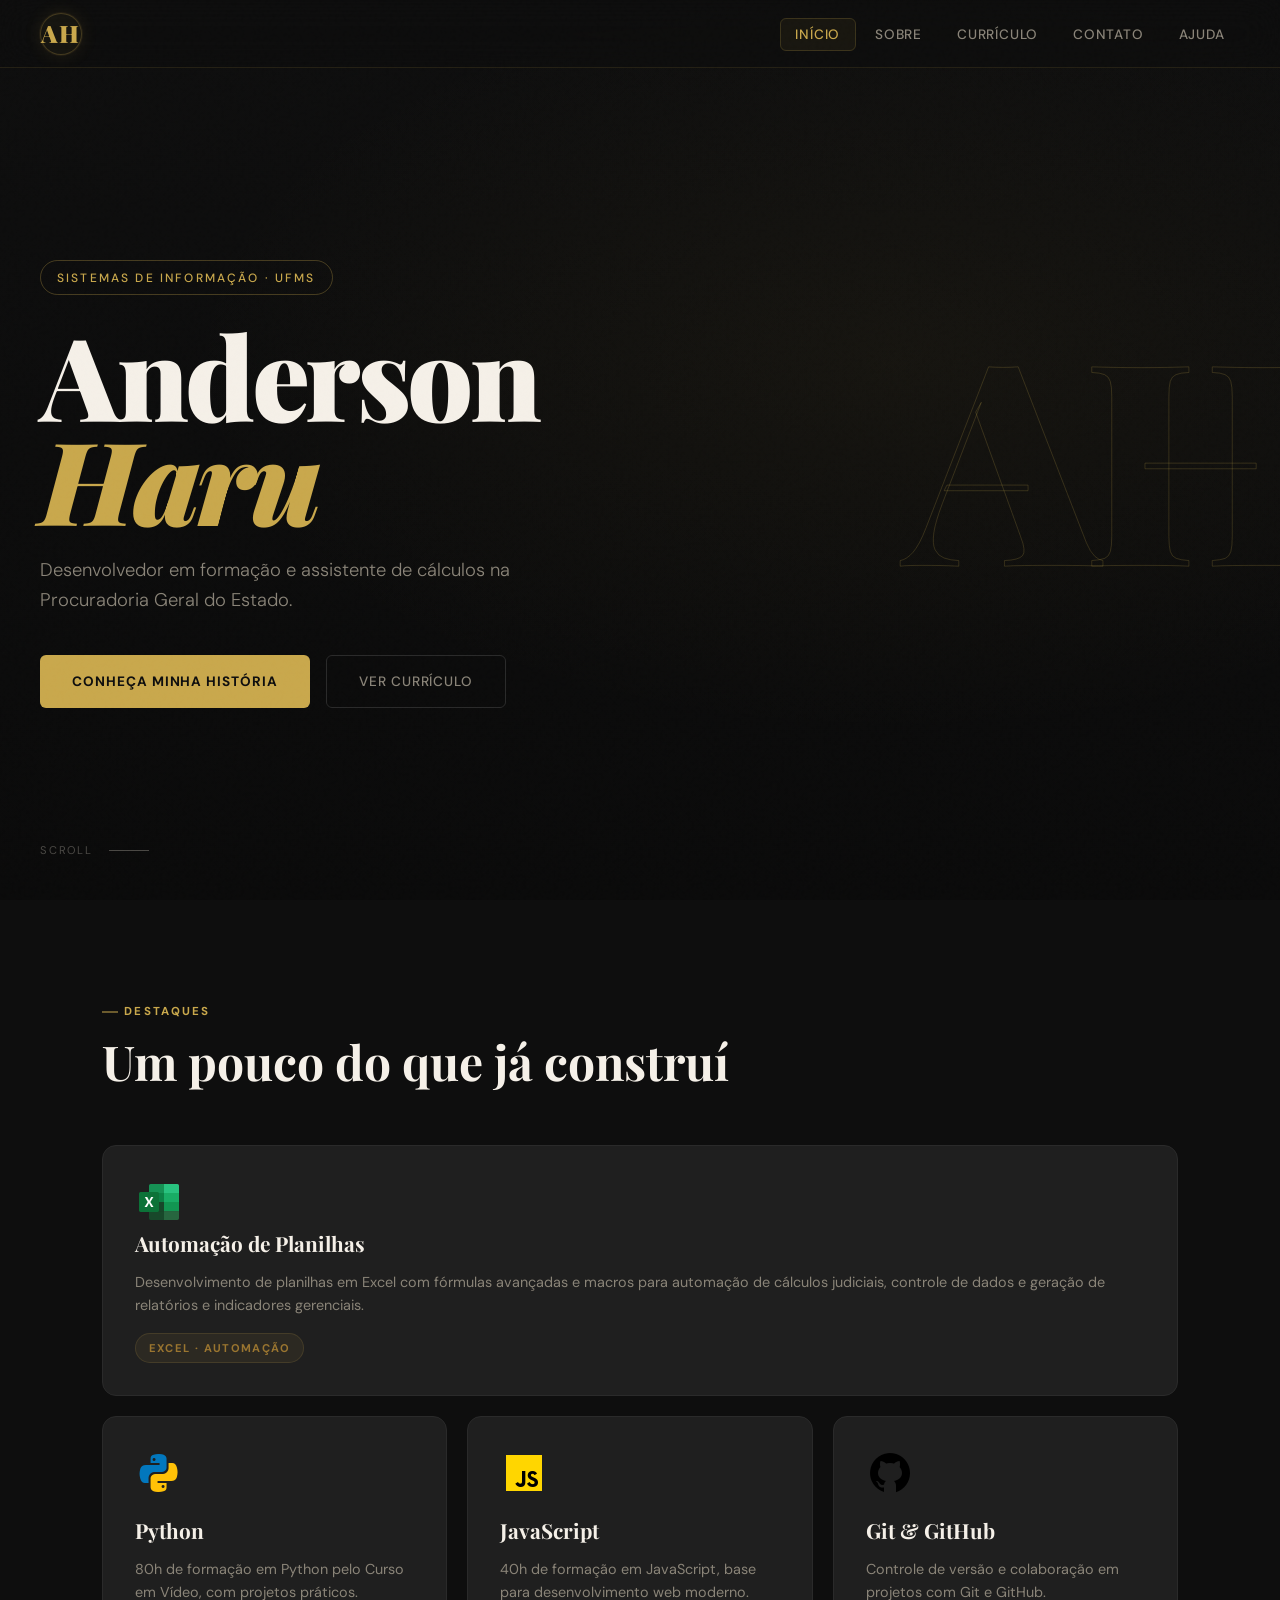
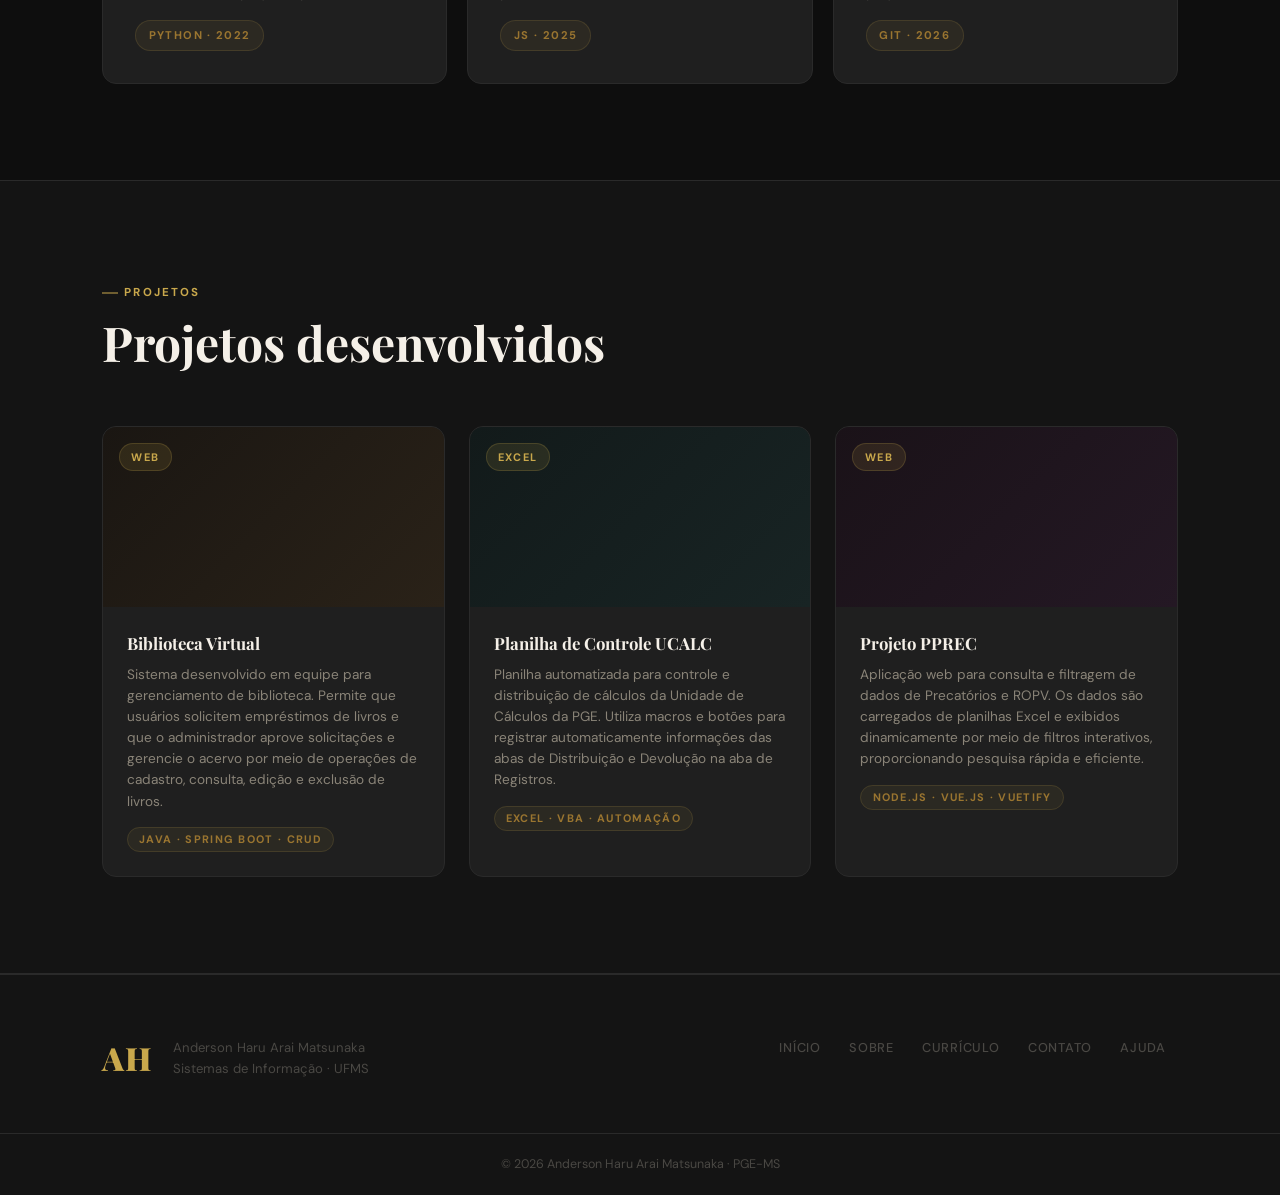
==== commit 1afae351: "Commit 2 Responsividade do cabeçalho e rodapés ajustados." ====
--- a/index.html
+++ b/index.html
@@ -43,7 +43,7 @@
           <div class="card-icon">
             <img src="img/excel.png" alt="Excel">
           </div>
-          <h3>Automação de Planilhas de Cálculos</h3>
+          <h3>Automação de Planilhas</h3>
           <p>Desenvolvimento de planilhas em Excel com fórmulas avançadas e macros para automação de cálculos judiciais, controle de dados e geração de relatórios e indicadores gerenciais.</p>
           <span class="card-tag">Excel · Automação</span>
         </div>
--- a/style.css
+++ b/style.css
@@ -149,18 +149,125 @@
   background: rgba(201,168,76,0.06);
 }
 
+.nav-logo span {
+  display: flex;
+  align-items: center;
+  justify-content: center;
+
+  width: 42px;
+  height: 42px;
+
+  border-radius: 50%;
+
+  border: 1px solid rgba(201,168,76,0.25);
+
+  background: rgba(201,168,76,0.05);
+
+  box-shadow:
+  0 0 0 1px rgba(201,168,76,0.08),
+  0 0 18px rgba(201,168,76,0.12);
+}
+
 .hamburger {
   display: none;
-  background: none;
-  border: 1px solid var(--border);
-  color: var(--text);
-  font-size: 1.2rem;
-  padding: 0.35rem 0.7rem;
-  border-radius: var(--radius);
+  align-items: center;
+  justify-content: center;
+
+  width: 46px;
+  height: 46px;
+
+  background: rgba(255,255,255,0.04);
+  border: 1px solid rgba(201,168,76,0.15);
+
+  color: var(--gold);
+
+  border-radius: 12px;
   cursor: pointer;
-  transition: all var(--transition);
-}
-.hamburger:hover { border-color: var(--gold); color: var(--gold); }
+
+  transition: all .3s ease;
+}
+
+.hamburger:hover {
+  background: rgba(201,168,76,0.08);
+  border-color: var(--gold);
+  transform: translateY(-2px);
+}
+
+/* RESPONSIVIDADE */
+@media (max-width: 768px) {
+
+  .navbar {
+    padding: 0 1.2rem;
+    height: 72px;
+  }
+
+  .nav-logo {
+    font-size: 1.7rem;
+  }
+
+  .hamburger {
+    display: flex;
+  }
+
+  .nav-links {
+    position: fixed;
+    z-index: 1100;
+
+    top: 85px;
+    left: 1rem;
+    right: 1rem;
+
+    flex-direction: column;
+    gap: 0.75rem;
+
+    padding: 1rem;
+
+    background: rgba(18,18,18,0.95);
+    backdrop-filter: blur(20px);
+
+    border: 1px solid rgba(201,168,76,0.15);
+    border-radius: 18px;
+
+    box-shadow:
+      0 10px 40px rgba(0,0,0,0.4);
+
+    opacity: 0;
+    visibility: hidden;
+    transform: translateY(-15px);
+
+    transition: all .35s ease;
+  }
+
+  .nav-links.open {
+    opacity: 1;
+    visibility: visible;
+    transform: translateY(0);
+  }
+
+  .nav-links li {
+    width: 100%;
+  }
+
+  .nav-links a {
+    width: 100%;
+    display: block;
+
+    text-align: center;
+
+    padding: 1rem;
+
+    border-radius: 12px;
+
+    font-size: 0.9rem;
+
+    background: rgba(255,255,255,0.02);
+  }
+
+  .nav-links a:hover {
+    background: rgba(201,168,76,0.08);
+  }
+
+}
 
 /* =============================================
    BUTTONS
@@ -398,7 +505,7 @@
   grid-template-rows: auto auto;
   gap: 1.25rem;
 }
-.card-lg { grid-column: span 3; display: grid; grid-template-columns: 1fr 2fr 1fr; align-items: center; gap: 2rem; }
+.card-lg { grid-column: span 3; grid-template-columns: 1fr 2fr 1fr; align-items: center; gap: 2rem; }
 
 .card {
   background: var(--surface);
@@ -1093,6 +1200,56 @@
 .footer-bottom p { font-size: 0.78rem; color: var(--text-mute); }
 
 /* =============================================
+   FOOTER RESPONSIVO
+   ============================================= */
+
+@media (max-width: 768px) {
+
+  .footer {
+    padding-top: 2.5rem;
+  }
+
+  .footer-inner {
+    flex-direction: column;
+    align-items: center;
+    text-align: center;
+    gap: 2rem;
+    padding-bottom: 2rem;
+  }
+
+  .footer-left {
+    flex-direction: column;
+    gap: 0.75rem;
+  }
+
+  .footer-logo {
+    font-size: 2.2rem;
+  }
+
+  .footer-left p {
+    font-size: 0.9rem;
+  }
+
+  .footer-links {
+    justify-content: center;
+    gap: 0.5rem;
+  }
+
+  .footer-links a {
+    padding: 0.55rem 0.8rem;
+  }
+
+  .footer-bottom {
+    padding: 1rem;
+  }
+
+  .footer-bottom p {
+    font-size: 0.75rem;
+    line-height: 1.6;
+  }
+}
+
+/* =============================================
    ANIMATIONS
    ============================================= */
 @keyframes fadeUp {
